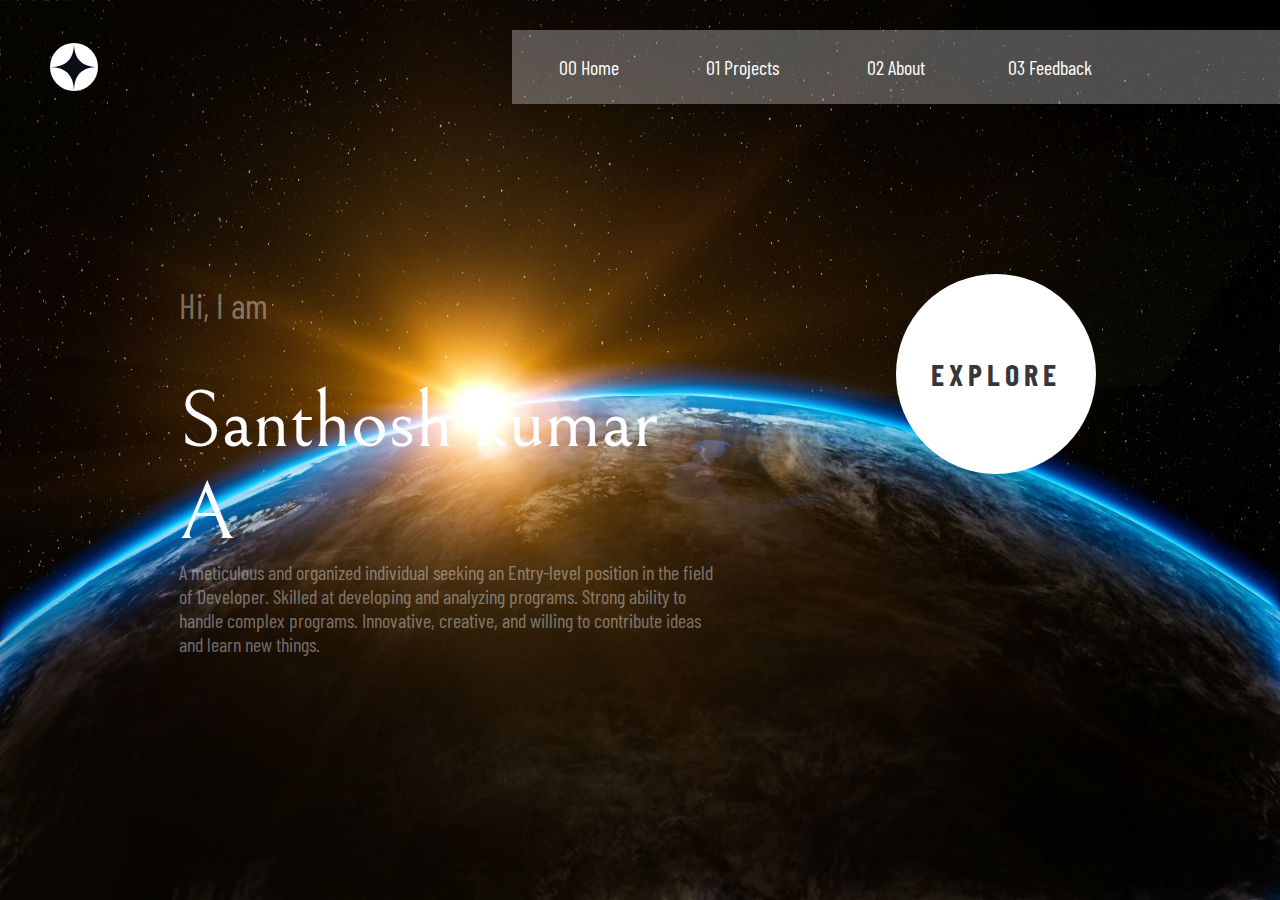
==== index.html @ 1fcaeb19 "Home Page Initial upload" ====
<! Doctype html>
<html>
	<head>
		<meta charset="utf-8">
		<title>SK</title>
		<link href="index.css" rel="stylesheet">
		<link href="starter-code/assets/home/icon.png" rel="icon">
	</head>
	<body>
		<main>
			<nav>
				<div class="nav-div">
					<a href="index.html"><svg xmlns="http://www.w3.org/2000/svg" width="48" height="48"><g fill="none" fill-rule="evenodd"><circle cx="24" cy="24" r="24" fill="#FFF"/><path fill="#0B0D17" d="M24 0c0 16-8 24-24 24 15.718.114 23.718 8.114 24 24 0-16 8-24 24-24-16 0-24-8-24-24z"/></g></svg></a>
				</div>
				<div class="nav-div1">
					<a href="index.html">00 Home</a><!--
					--><a href="comming.html">01 Projects</a><!--
					--><a href="comming.html">02 About</a><!--
					--><a href="comming.html">03 Feedback</a>
				</div>
				<div class="nav-div2">
					<svg xmlns="http://www.w3.org/2000/svg" width="24" height="21"><g fill="#D0D6F9" fill-rule="evenodd"><path d="M0 0h24v3H0zM0 9h24v3H0zM0 18h24v3H0z"/></g></svg>
				</div>
			</nav>
			<section  class="sec1">
				<article class="sec1-art1">
					<div class="sec1-art1-div">
						<h2>Hi, I am</h2>
						<h1>Santhosh kumar A</h1>
						<p>A meticulous and organized individual seeking an Entry-level position
						in the field of Developer. Skilled at developing and analyzing programs.
						Strong ability to handle complex programs. Innovative, creative, and willing to contribute ideas and learn new things.</p>
					</div>
				</article><!--
				--><article class="sec1-art2">
					<a href="comming.html">
						<div class="sec1-art2-div1">
							<h1>EXPLORE</h1>
						</div>
					</a>
				</article>
			</section>
		</main>
	</body>
</html>
---- index.css ----
@import url('https://fonts.googleapis.com/css2?family=Barlow+Condensed:wght@100;200;400;500;600&family=Bellefair&display=swap');
*{margin:0;}
main{
	background:url(starter-code/assets/home/background-home-desktop.jpg);
	width:100%;
	height:100%;
	background-size:100% 100%;
}
nav{width:100%;}
.nav-div1{
	float:right;
	width:60%;
	background:rgba(255,255,255,0.3);
	margin-top:30px;
}
.nav-div2{display:none;}
.nav-div1>a{
	display:inline-block;
	font-size:20px;
	width:20%;
	color:white;
	padding:25px 0px; 
	text-decoration:none;
	text-align:center;
	font-family: 'Barlow Condensed', sans-serif;
}
.nav-div1>a:hover{border-bottom:2px solid white;}
.nav-div{
	float:left;
	margin-top:30px;
	padding:13px 0px;
	margin-left:50px;
}
.nav-div>a{display:inline-block;}
.sec1{
	width:100%;
}
.sec1-art1{
	clear:left;
	float:left;
	width:70%;
	color:white;
}
.sec1-art1-div{
	width:60%;
	margin:0px auto;
	margin-top:180px;
}
.sec1-art1-div>h2{
	font-size:35px;
	font-family: 'Barlow Condensed', sans-serif;
	font-weight:400;
	color:rgba(255,255,255,0.4);
}
.sec1-art1-div>h1{
	font-size:80px;
	font-family: 'Bellefair', serif;
	font-weight:100;
	margin-top:50px;
}
.sec1-art1-div>p{
	font-size:20px;
	font-family: 'Barlow Condensed', sans-serif;
	color:rgba(255,255,255,0.4);
}
.sec1-art2{
	clear:right;
	width:30%;
	float:right;
}
.sec1-art2>a{text-decoration:none;}
.sec1-art2-div1{
	margin-top:170px;
	width:200px;
	height:200px;
	border-radius:100px;
	display:flex;
	background:white;
}
.sec1-art2-div1>h1{
	margin:auto;
	font-size:30px;
	font-family: 'Barlow Condensed', sans-serif;
	letter-spacing:5px;
	color:rgba(0,0,0,0.8);
}
.sec1-art2-div1:hover{
	box-shadow: 0px 0px 0px 50px rgba(255,255,255,0.6);
    transition: 0.5s;
}
@media (max-width:991px){
	main{
		background:url(starter-code/assets/home/background-home-mobile.jpg);
		background-size:100% 100%;
		height:none;
	}
	.nav-div1{display:none;}
	.sec1-art2,.sec1-art1{
		float:none;
		width:100%;
		display:block;
		height:50%;
	}
	.sec1-art1-div{
		width:80%;
		text-align:center;
	}
	.sec1-art1-div>h1{
		font-size:100px;
	}
	.sec1-art2{
		width:100%;
		margin-top:100px;
	}
	.sec1-art2-div1{
		margin:0;
		margin:0px auto;
	}
	.nav-div2{
		display:block;
		float:right;
		margin:30px;
	}
	.nav-div{margin:0;margin:10px;}
	.sec1-art1-div>h1{margin:0;}
}
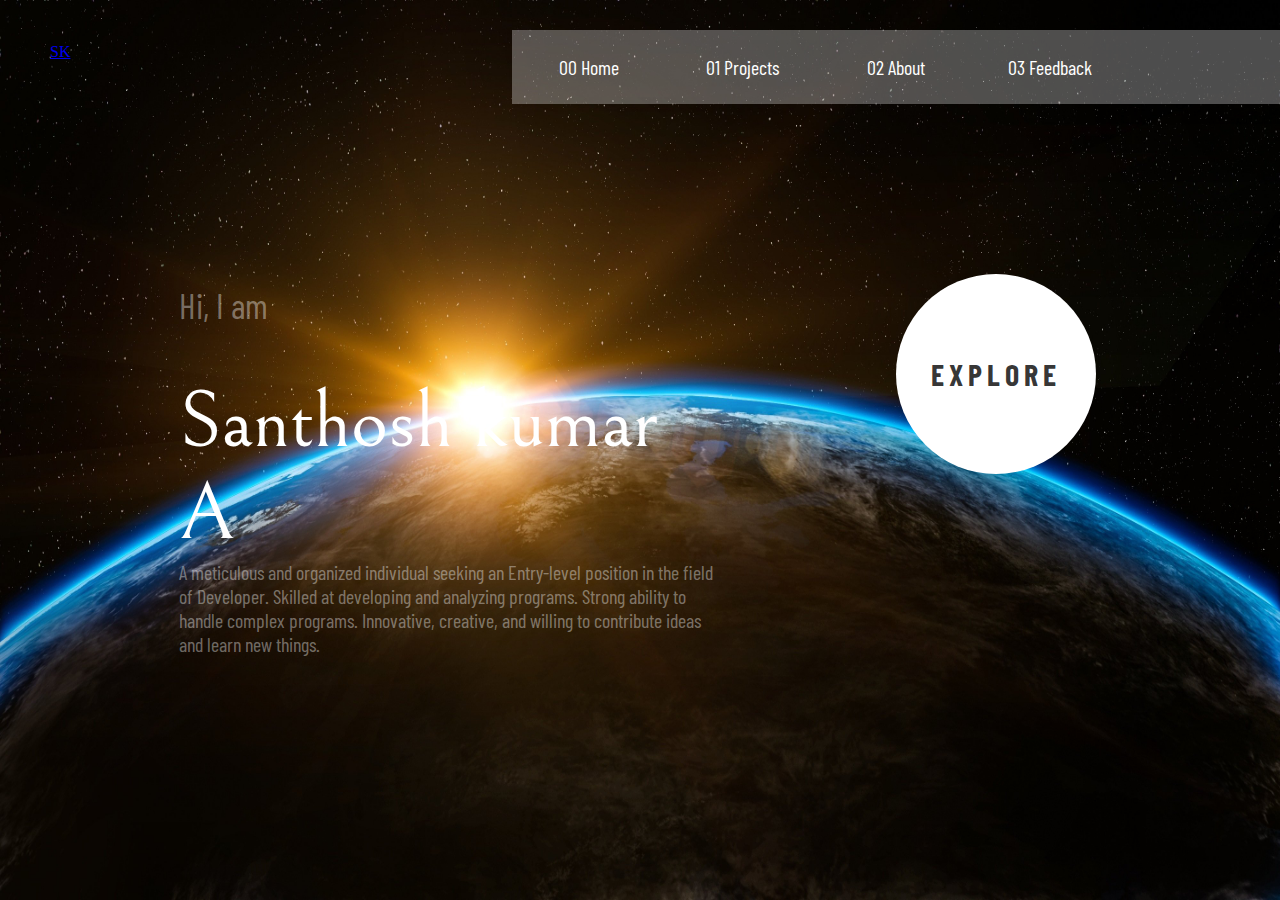
==== commit 20512800: "update logo to SK and proect page" ====
--- a/index.html
+++ b/index.html
@@ -10,11 +10,11 @@
 		<main>
 			<nav>
 				<div class="nav-div">
-					<a href="index.html"><svg xmlns="http://www.w3.org/2000/svg" width="48" height="48"><g fill="none" fill-rule="evenodd"><circle cx="24" cy="24" r="24" fill="#FFF"/><path fill="#0B0D17" d="M24 0c0 16-8 24-24 24 15.718.114 23.718 8.114 24 24 0-16 8-24 24-24-16 0-24-8-24-24z"/></g></svg></a>
+					<a href="index.html">SK</a>
 				</div>
 				<div class="nav-div1">
 					<a href="index.html">00 Home</a><!--
-					--><a href="comming.html">01 Projects</a><!--
+					--><a href="Projects.html">01 Projects</a><!--
 					--><a href="comming.html">02 About</a><!--
 					--><a href="comming.html">03 Feedback</a>
 				</div>
@@ -33,7 +33,7 @@
 					</div>
 				</article><!--
 				--><article class="sec1-art2">
-					<a href="comming.html">
+					<a href="pass.html">
 						<div class="sec1-art2-div1">
 							<h1>EXPLORE</h1>
 						</div>
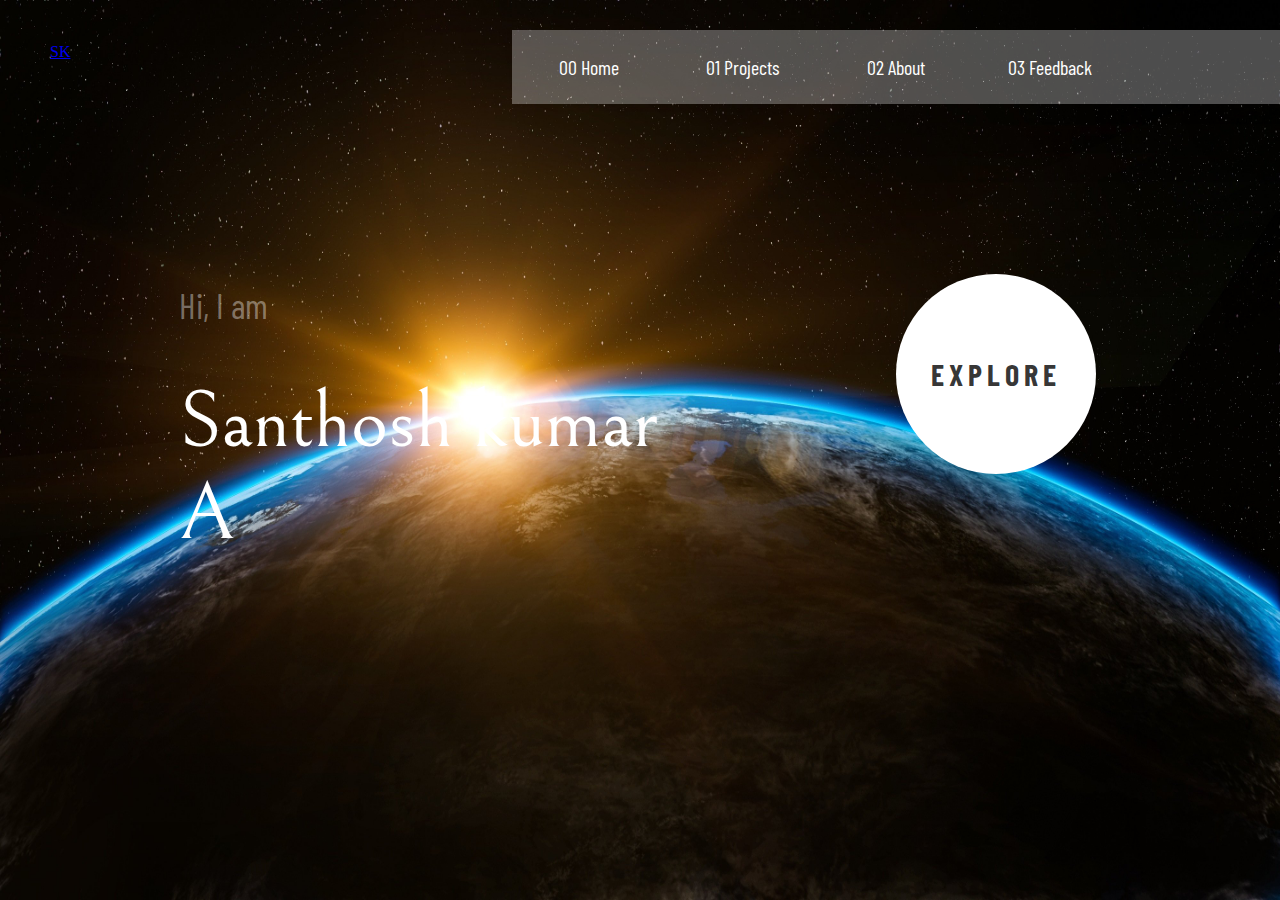
==== commit c3c2d742: "Update the index page" ====
--- a/index.html
+++ b/index.html
@@ -27,13 +27,9 @@
 					<div class="sec1-art1-div">
 						<h2>Hi, I am</h2>
 						<h1>Santhosh kumar A</h1>
-						<p>A meticulous and organized individual seeking an Entry-level position
-						in the field of Developer. Skilled at developing and analyzing programs.
-						Strong ability to handle complex programs. Innovative, creative, and willing to contribute ideas and learn new things.</p>
-					</div>
 				</article><!--
 				--><article class="sec1-art2">
-					<a href="pass.html">
+					<a href="Projects.html">
 						<div class="sec1-art2-div1">
 							<h1>EXPLORE</h1>
 						</div>
